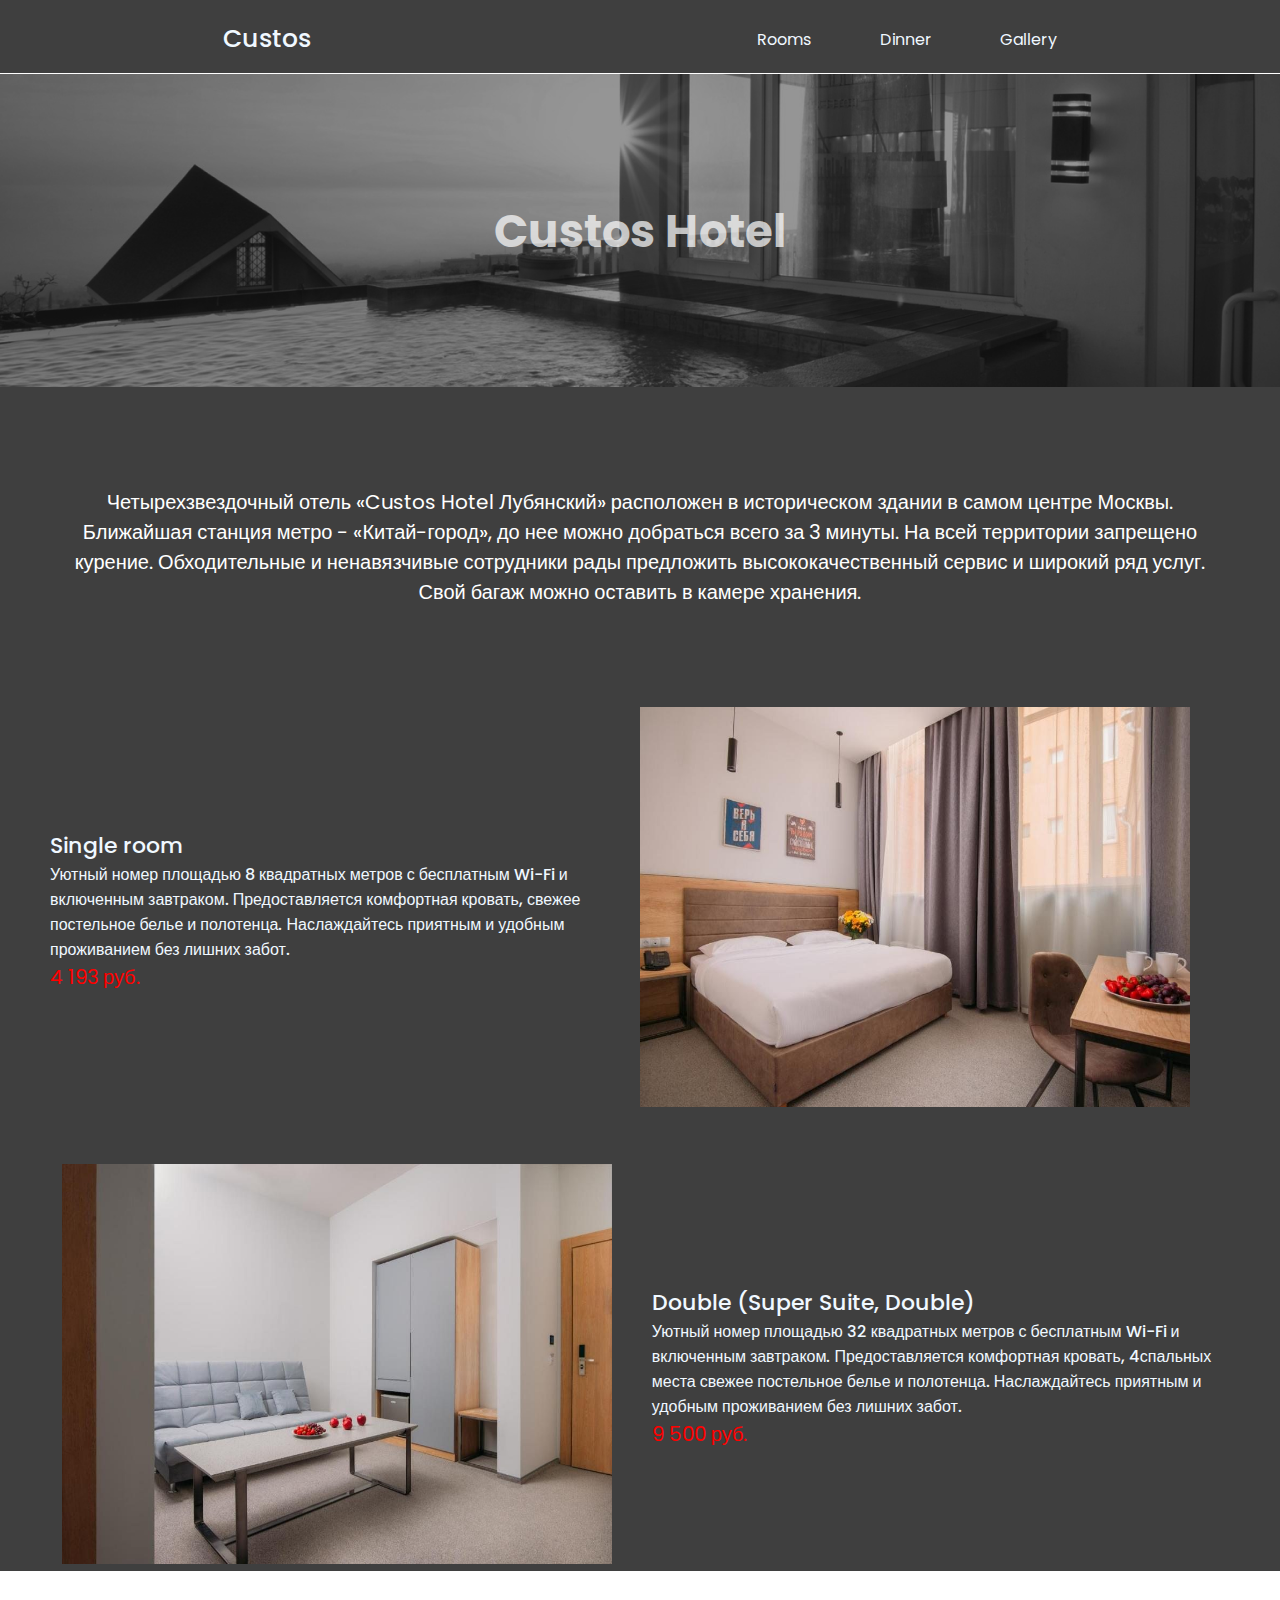
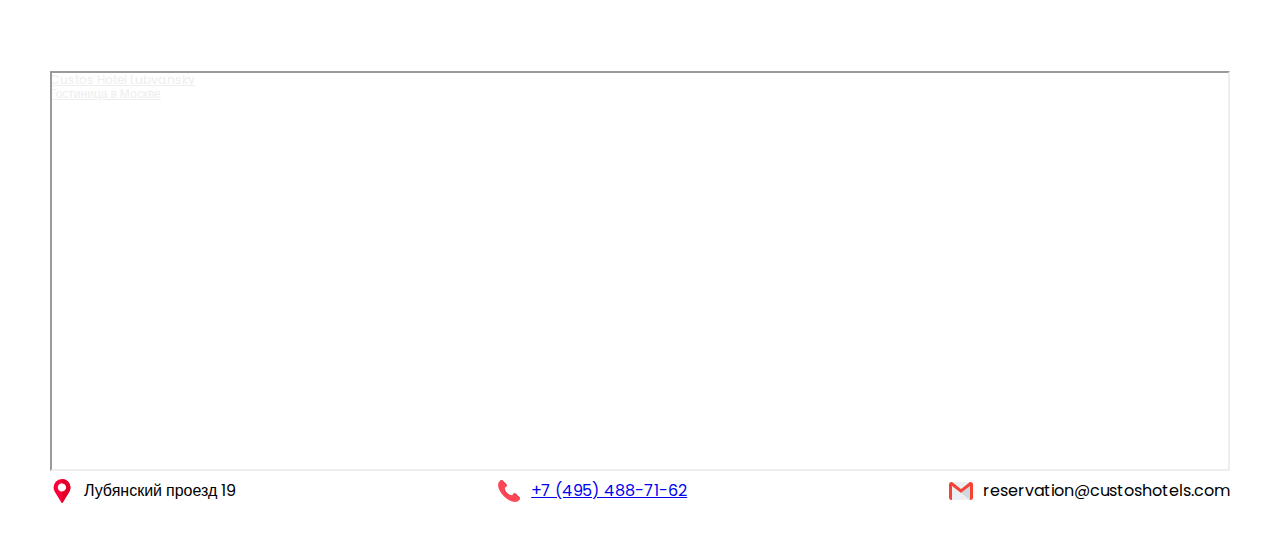
==== index.html @ d1e96182 "first commit" ====
<!DOCTYPE html>
<html lang="en">

<head>
    <meta charset="UTF-8">
    <meta http-equiv="X-UA-Compatible" content="IE=edge">
    <meta name="viewport" content="width=device-width, initial-scale=1.0">
    <link rel="stylesheet" href="./Style/style.css">

    <title>Custos Hotel</title>
</head>

<body>
    <div class="wrapper">
        <div class="wrapper_start">
            <div class="hub">
                <div class="navbar">
                    <div class="navbar_start">
                        <div class="navbar_left">
                            <a href="#"><span>Custos</span></a>
                        </div>
                        <div class="navbar_right">
                            <ul class="nav-menu">
                                <a class="nav-item" href="./Pages/rooms.html">
                                    <li>Rooms</li>
                                </a>
                                <a href="#">
                                    <li>Dinner</li>
                                </a>
                                <a href="./Pages/gallery.html">
                                    <li>Gallery</li>
                                </a>
                            </ul>
                        </div>
                        <div class="hamburger">
                            <span class="bar"></span>
                            <span class="bar"></span>
                            <span class="bar"></span>
                        </div>
                    </div>




                </div>
                <div class="custos">
                    <h2>Custos Hotel</h2>

                </div>
            </div>





            <div class="banner">

                <div class="container">
                    <div class="banner_Gtext">
                        <span>Четырехзвездочный отель «Custos Hotel Лубянский» расположен в историческом здании в самом
                            центре Москвы. Ближайшая станция метро - «Китай-город», до нее можно добраться всего за 3
                            минуты. На всей территории запрещено курение. Обходительные и ненавязчивые сотрудники рады
                            предложить высококачественный сервис и широкий ряд услуг. Свой багаж можно оставить в камере
                            хранения.</span>
                    </div>



                    <div class="banner_room">
                        <div class="banner_room-text">
                            <h3>
                                Single room</h3>
                            <p> Уютный номер площадью 8 квадратных метров с бесплатным Wi-Fi и включенным завтраком.
                                Предоставляется комфортная кровать, свежее постельное белье и полотенца. Наслаждайтесь
                                приятным и удобным проживанием без лишних забот.</p>
                            <span>4 193 руб.</span>
                        </div>

                        <div class="baner_room-img">
                            <img src="./Images/room2.jpg" alt="">
                        </div>
                    </div>


                    <div class="banner_room2">
                        <div class="banner_room-text">
                            <h3>
                                Double (Super Suite, Double)</h3>
                            <p> Уютный номер площадью 32 квадратных метров с бесплатным Wi-Fi и включенным завтраком.
                                Предоставляется комфортная кровать, 4спальных места свежее постельное белье и полотенца.
                                Наслаждайтесь
                                приятным и удобным проживанием без лишних забот.</p>
                            <span>9 500 руб.</span>
                        </div>

                        <div class="baner_room-img">
                            <img src="./Images/room3.jpg" alt="">
                        </div>
                    </div>
                </div>

            </div>

            <div class="contact">
                <div class="container">
                    <div style="position:relative;overflow:hidden;"><a
                            href="https://yandex.uz/maps/org/custos_hotel_lubyansky/133651526442/?utm_medium=mapframe&utm_source=maps"
                            style="color:#eee;font-size:12px;position:absolute;top:0px;">Custos Hotel Lubyansky</a><a
                            href="https://yandex.uz/maps/213/moscow/category/hotel/184106414/?utm_medium=mapframe&utm_source=maps"
                            style="color:#eee;font-size:12px;position:absolute;top:14px;">Гостиница в Москве</a><iframe
                            src="https://yandex.uz/map-widget/v1/?ll=37.633616%2C55.755818&mode=search&oid=133651526442&ol=biz&z=16.27"
                            width="100%" height="400" frameborder="1" allowfullscreen="true"
                            style="position:relative;"></iframe></div>


                    <div class="contact_start">
                        <div class="contact_addres">
                            <img src="./Images/placeholder.png" alt="">
                            <p>Лубянский проезд 19</p>
                        </div>
                        <div class="contact_phone">
                            <img src="./Images/call.png" alt="">
                            <a href="tel:+74954887162">+7 (495) 488-71-62</a>
                        </div>
                        <div class="contact_email">
                            <img src="./Images/gmail.png" alt="">
                            <p>reservation@custoshotels.com</p>
                        </div>
                    </div>
                </div>

            </div>



        </div>
    </div>

    <script>const hamburger = document.querySelector('.hamburger');
        const navMenu = document.querySelector('.nav-menu');


        hamburger.addEventListener('click', () => {
            hamburger.classList.toggle('active');
            navMenu.classList.toggle('active');
        });</script>
</body>

</html>
---- Style/style.css ----
@import url('https://fonts.googleapis.com/css2?family=Poppins:wght@100;200;300;400;500;600;700&display=swap');
*{
    margin: 0;
    padding: 0;
    box-sizing: border-box;
    font-family: 'Poppins', sans-serif;

}

.container{
    max-width: 1440px;
    width: 100%;
    padding: 0 50px;
    margin: 0 auto;
}
.hub{
    background: url("../Images/Amarta_carousel_002\ 1.png") no-repeat center center / cover;
    width: 100%;
    height: 43vh;
}
.navbar{
    padding-top: 20px;
    position: fixed;
    top: 0;
    left: 0;
    width: 100%;
    z-index: 10000;
    padding-bottom: 15px;
    border-bottom: 1px solid #fff;
    background: #3F3F3F;
}
.custos{
    display: flex;
    justify-content: center;
    align-items: center;
    height: 120%;
    font-size: 30px;
    color: #fff;
    opacity: .7;
}
.navbar_start{
    display: flex;
    justify-content: space-around;
    align-items: center;
}
.navbar_left a{
    font-size: 25px;
    font-weight: 500;
    color: aliceblue;
    text-decoration: none;

}
.navbar_right ul{
    display: flex;
    justify-content: space-between;
    align-items: center;
    width: 300px;
    list-style: none;
   
}
.navbar_right ul li{
    text-decoration: none;
    color: aliceblue;
}
.navbar_right a{
    text-decoration: none;
}

.banner{
    background: #3F3F3F;
    margin-bottom: 100px;
}
.banner_Gtext{
    font-size: 20px;
    color: #fff;
    text-align: center;
    padding-top: 100px;
    margin-bottom: 100px;
}
.banner_room-text{
    width: 49%;
}
.banner_room{
    display: flex;
    justify-content: space-between;
    align-items: center;   
    margin-bottom: 50px;
}
.baner_room-img{
    width: 50%;
}
.baner_room-img img{
    width: 550px;
    height: 400px;
}

.banner_room-text h3{
    font-size: 22px;
    color: aliceblue;
    font-weight: 500;
}

.banner_room-text p{
    color: aliceblue;
    font-weight: 500;
}
.banner_room-text span{
    font-size: 20px;
    color: red;
}
.banner_room2{
    display: flex;
    flex-direction: row-reverse;
    align-items: center;
}

.room_single{
    display: flex;
    justify-content: center;
    flex-direction: column;
    margin-bottom: 100px;
}
.room_img h3{
    font-size: 30px;
    font-weight: 300;
    text-align: center;
    margin: 50px 0;
}
.room_img img{
    width: 100%;
    margin-bottom: 40px;
}
.room_about{
    margin-bottom: 30px;
}

.room_detail h5{
    font-size: 25px;
}

.room_detail span{
    font-weight: 600;
}

.contact_start{
    display: flex;
    justify-content: space-between;
    margin-bottom: 30px;
}
.contact_addres, .contact_phone,.contact_email{
    display: flex;
    align-items: center;
}
.contact_addres img, .contact_email img, .contact_phone img{
    margin-right: 10px;
}

.gallery_text h3{
    font-size: 32px;
    font-weight: 600;
    color: #408185;
    text-align: center;
    margin-bottom: 30px;
    margin-top: 60px;
}
.gallery_reseption-img img{
    width: 32%;
}
.gallery_relax-text span{
    text-shadow: 2px 2px 4px rgba(0, 0, 0, 0.5);
    font-size: 20px;
}

@media(max-width: 1240px){
    .baner_room-img img{
        width: 100%;
        height: 300px;
    }
    .banner_room2{
        justify-content: space-between;
    }
}

.hamburger{
    display: none;
    cursor: pointer ;
}

.bar{
    display: block;
    width: 25px;
    height: 3px;
    margin: 5px auto;
    -webkit-animation: all 0.3s ease-in-out;
    transition: all 0.3s ease-in-out;
    background: #fff;
}
  
@media(max-width: 768px){
    .hamburger{
        display: block;
    }

    .hamburger.active .bar:nth-child(2){
        opacity: 0;
    }
    .hamburger.active .bar:nth-child(1){
        transform: translateY(8px) rotate(-45deg);
    }
    .hamburger.active .bar:nth-child(3){
        transform: translateY(-8px) rotate(45deg);
    }

    .nav-menu{
        position: fixed;
        left: -100%;
        top: 70px;
        flex-direction: column;
        gap: 0;
        background: #3F3F3F;
        width: 100%;
        text-align: center;
        transition: 0.3s;
    }

    .nav-item{
        margin: 16px 0;
    }

    .nav-menu.active{
        left: 0;
        width: 100%;
        border-top: 1px solid #fff;
        height: 40%;
        display: flex;
        justify-content: space-around;
    }
    .nav-item{
        margin: 0;
    }
}

@media(max-width: 768px) {
    .baner_room-img img{
        width: 100%;
        height: 200px;
    }

    .banner_room-text h3{
        font-size: 15px;
    }
    .banner_room-text p{
        font-size: 12px;
    }


    .contact_start img{
        width: 15px;
        height: 15px;
    }
    .contact_start p{
        font-size: 15px;
    }
    .contact_start a{
        font-size: 15px;
    }
    .contact_start{
        width: 100%;
        flex-wrap: wrap;
    }
    
}

@media(max-width:500px){
    .banner_Gtext span{
        font-size: 14px;
    }
    .banner_room-text p{
        font-size: 10px;
    }
    .banner_room-text span{
        font-size: 15px;
    }
}
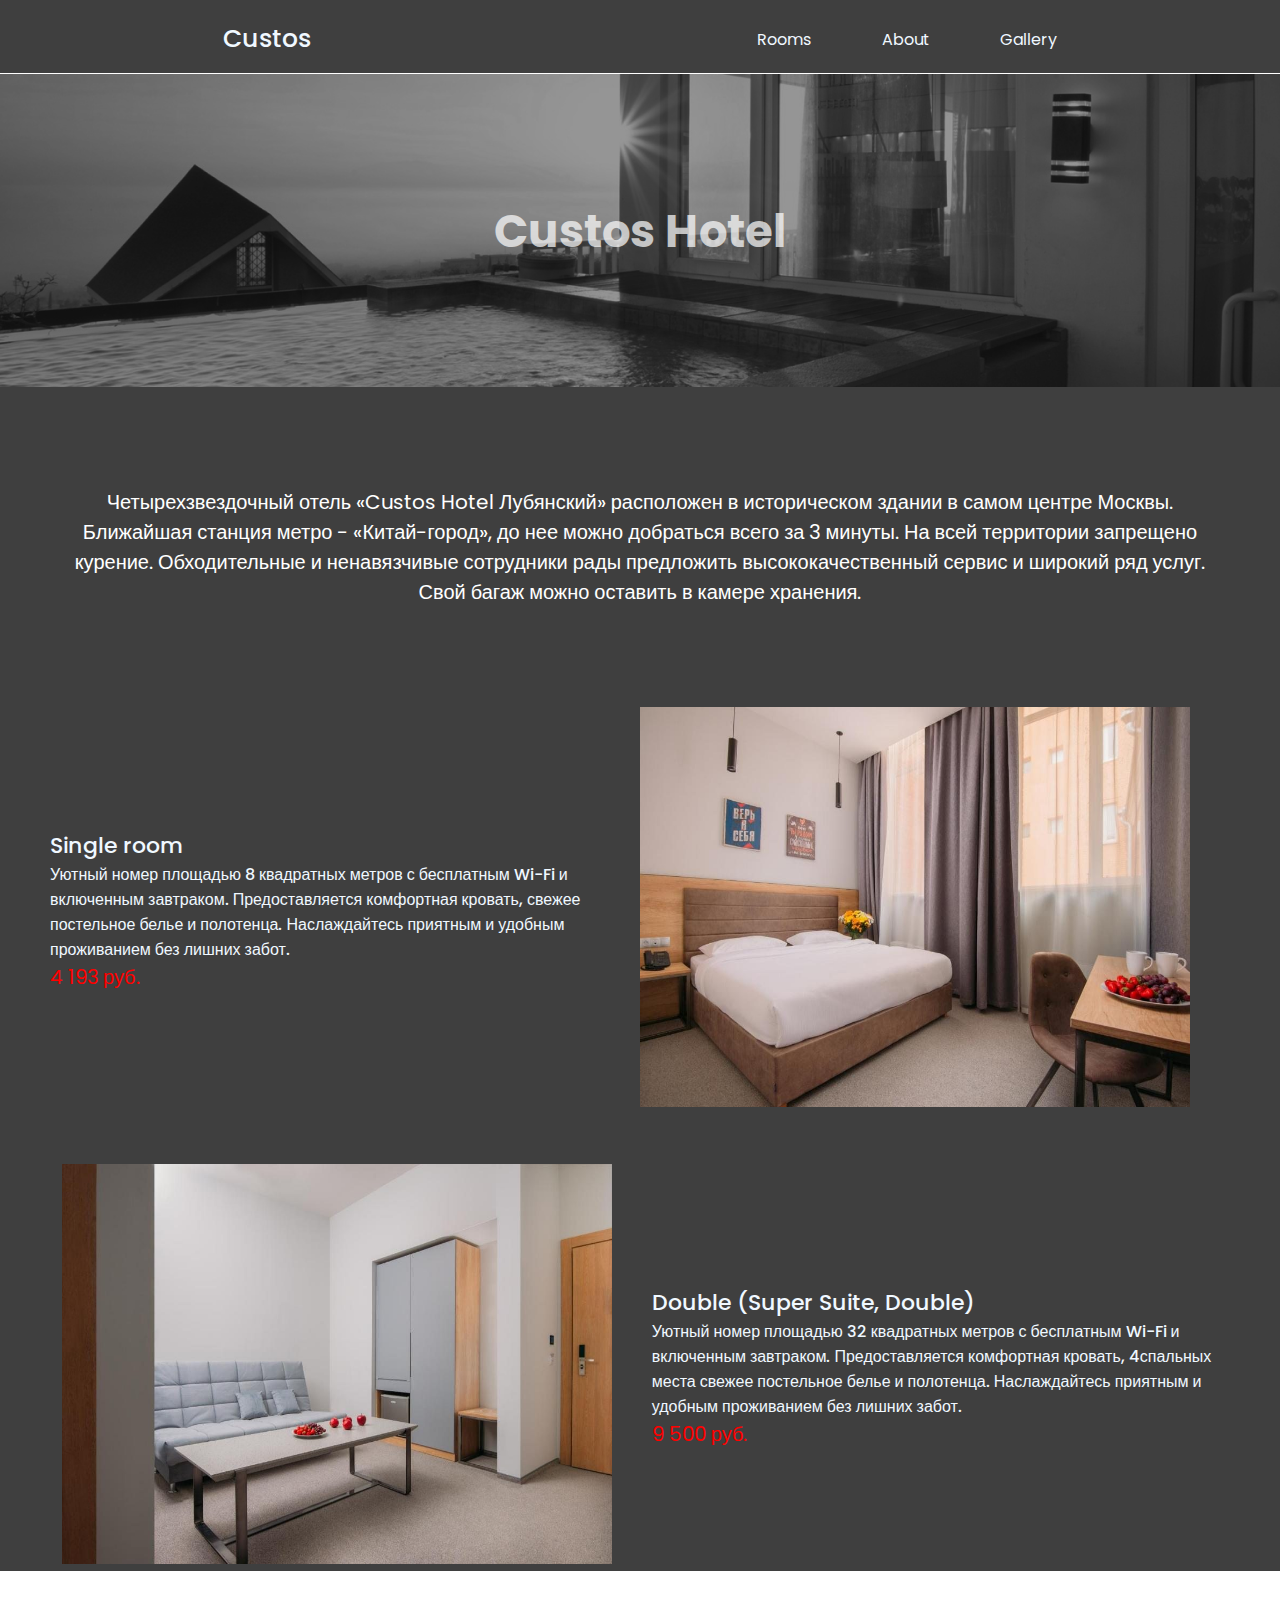
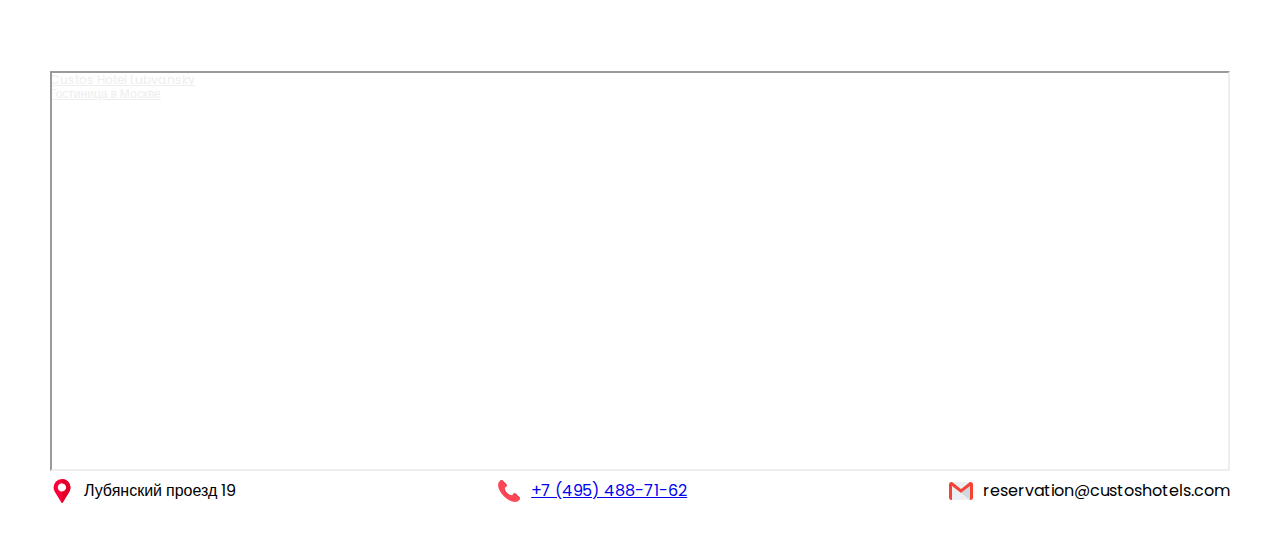
==== commit 9a017cc4: "fix bug" ====
--- a/index.html
+++ b/index.html
@@ -25,7 +25,7 @@
                                     <li>Rooms</li>
                                 </a>
                                 <a href="#">
-                                    <li>Dinner</li>
+                                    <li>About</li>
                                 </a>
                                 <a href="./Pages/gallery.html">
                                     <li>Gallery</li>
--- a/Style/style.css
+++ b/Style/style.css
@@ -281,4 +281,25 @@
     .banner_room-text span{
         font-size: 15px;
     }
-}+}
+
+
+.about_start {
+    margin-top: 100px;
+    width: 100%;
+    margin-bottom: 100px;
+}
+.about_hotel-one, .about_hotel-two{
+    display: flex;
+    justify-content: space-around;
+    align-items: center;
+}
+
+.about_hotel-img{
+    width: 49%;
+}
+
+
+.about_hotel-text{
+    width: 49%;
+}
